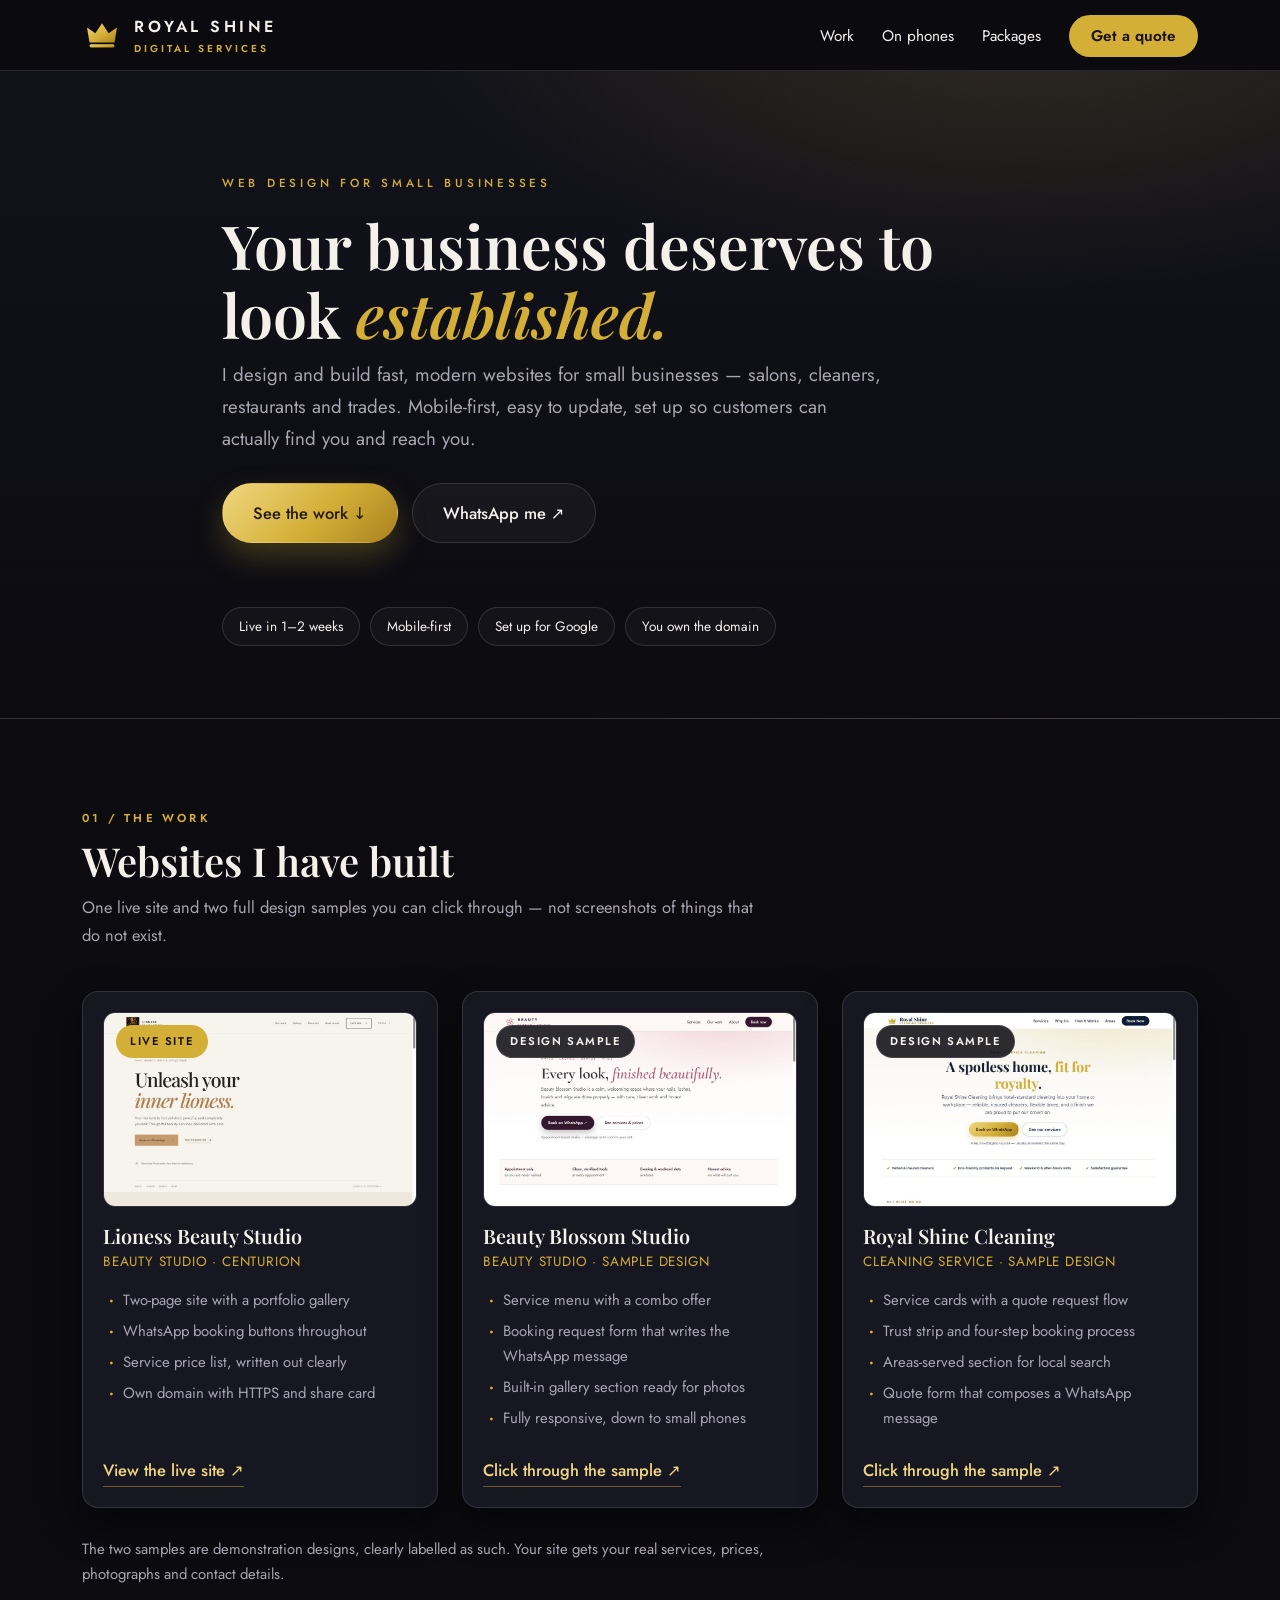
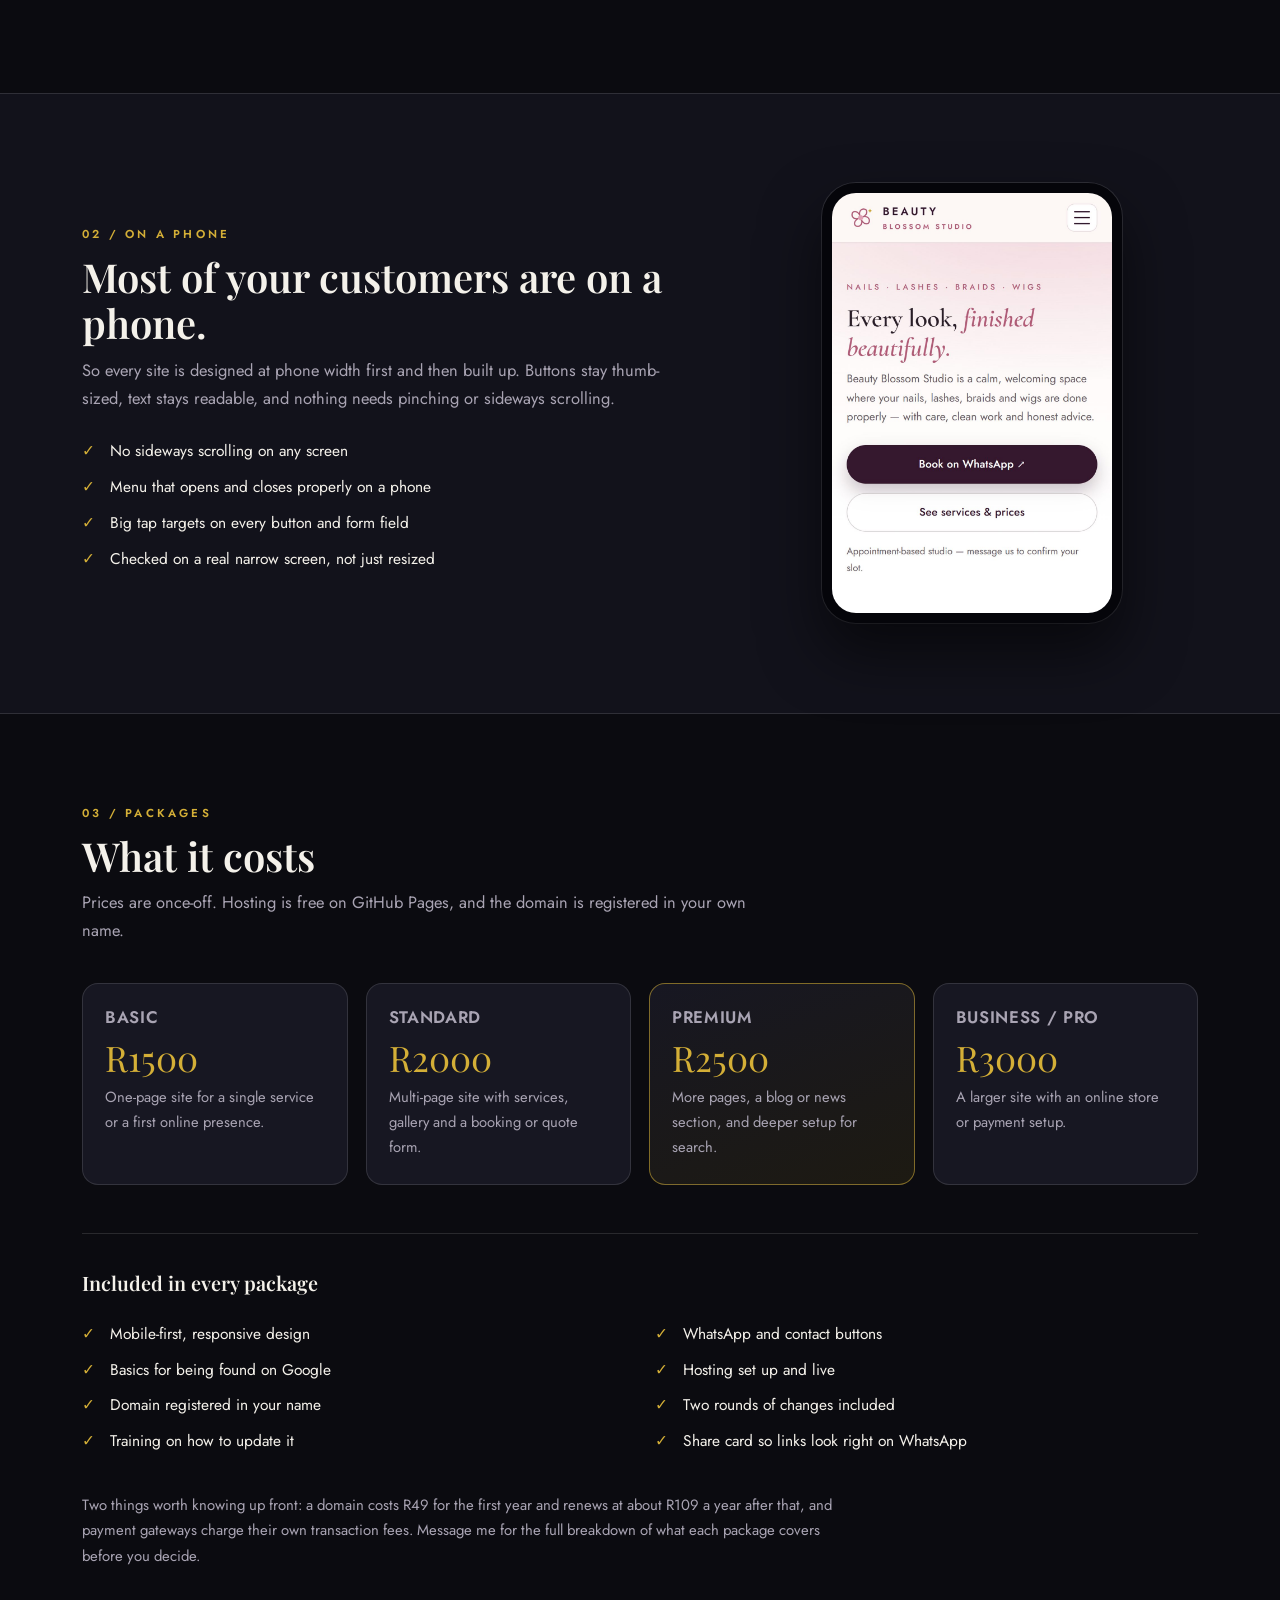
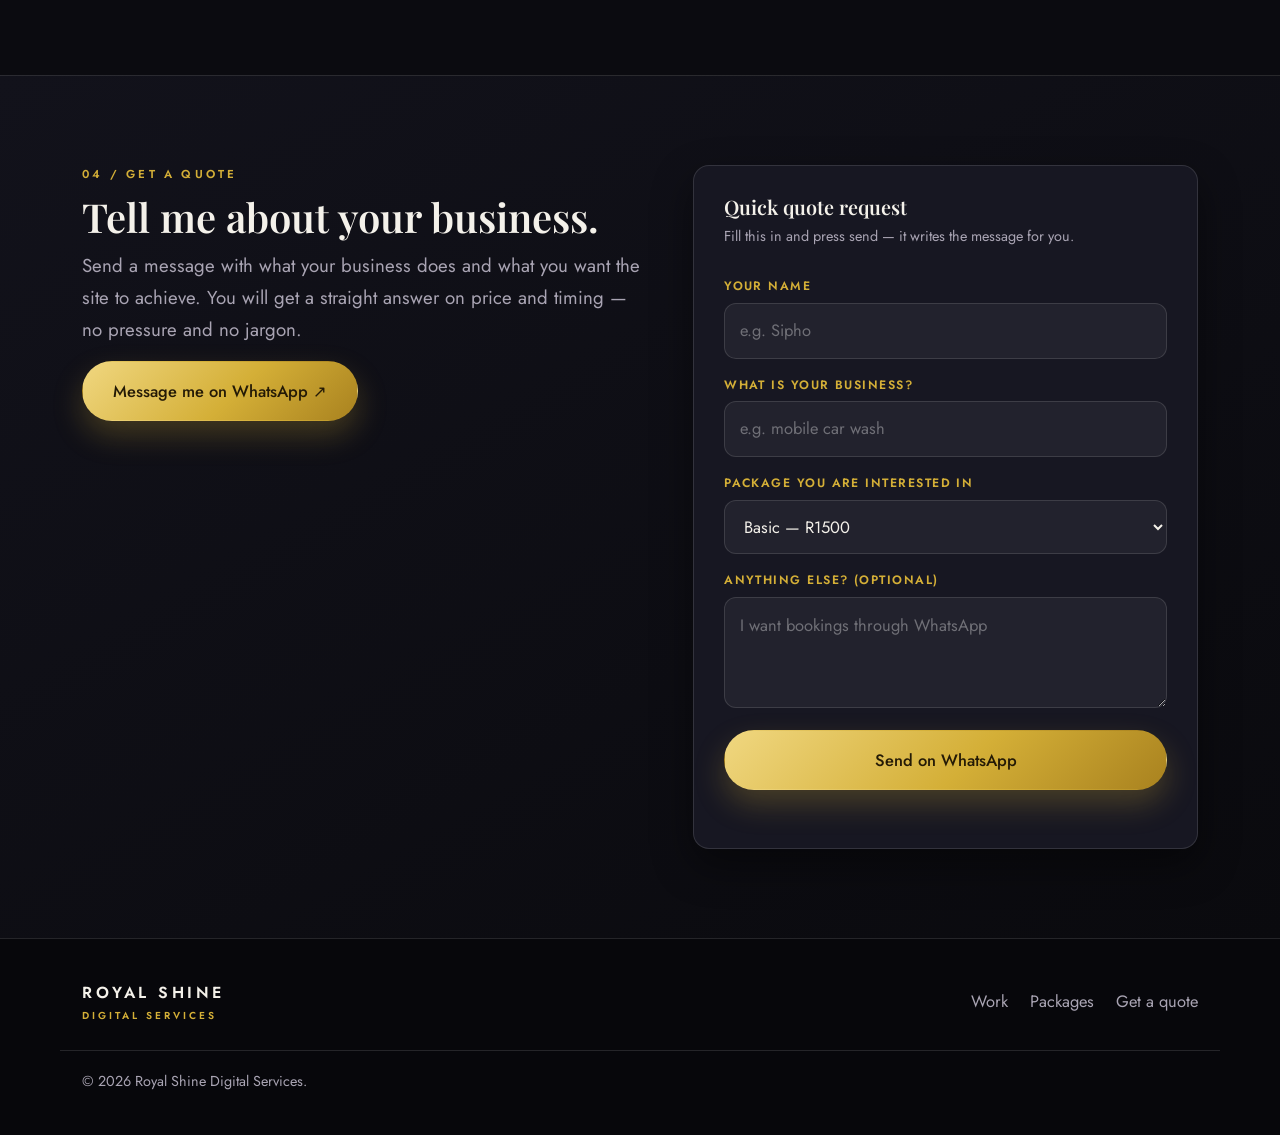
==== index.html @ 2136e872 "Royal Shine Digital Services portfolio site with two clickable design samples" ====
<!doctype html>
<html lang="en-ZA">
<head>
  <meta charset="utf-8">
  <meta name="viewport" content="width=device-width, initial-scale=1">
  <meta name="theme-color" content="#0b0b10">
  <title>Royal Shine Digital Services | Websites for Small Businesses</title>
  <meta name="description" content="Fast, modern, mobile-first websites for small businesses — salons, cleaners, restaurants and trades. See live examples and sample designs.">
  <link rel="icon" href="assets/favicon.svg" type="image/svg+xml">
  <meta property="og:type" content="website">
  <meta property="og:site_name" content="Royal Shine Digital Services">
  <meta property="og:title" content="Royal Shine Digital Services | Websites for Small Businesses">
  <meta property="og:description" content="Websites that make small businesses look established. Mobile-first, fast, and set up to be found. See the work.">
  <meta property="og:image" content="https://emmarentia96.github.io/royal-shine-portfolio/assets/og-image.jpg">
  <meta property="og:image:width" content="1200">
  <meta property="og:image:height" content="630">
  <meta name="twitter:card" content="summary_large_image">
  <meta name="twitter:image" content="https://emmarentia96.github.io/royal-shine-portfolio/assets/og-image.jpg">
  <link rel="preconnect" href="https://fonts.googleapis.com">
  <link rel="preconnect" href="https://fonts.gstatic.com" crossorigin>
  <link href="https://fonts.googleapis.com/css2?family=Playfair+Display:wght@500;600;700&family=Jost:wght@400;500;600&display=swap" rel="stylesheet">
  <link rel="stylesheet" href="styles.css">
  <script src="script.js" defer></script>
  <script type="application/ld+json">
  {
    "@context": "https://schema.org",
    "@type": "ProfessionalService",
    "name": "Royal Shine Digital Services",
    "description": "Web design and development for small businesses: mobile-first websites, WhatsApp booking, SEO basics and hosting setup.",
    "areaServed": { "@type": "Country", "name": "South Africa" },
    "priceRange": "R1500 - R3000"
  }
  </script>
</head>
<body>
  <a class="skip-link" href="#main">Skip to content</a>

  <header class="site-header">
    <div class="wrap header-inner">
      <a class="brand" href="#top" aria-label="Royal Shine Digital Services home">
        <span class="brand-mark" aria-hidden="true">
          <svg viewBox="0 0 48 48" role="presentation">
            <path d="M9 33 6 15l10 7 8-12 8 12 10-7-3 18z" fill="url(#g)"/>
            <rect x="9" y="35" width="30" height="4" rx="2" fill="url(#g)"/>
            <defs>
              <linearGradient id="g" x1="0" y1="0" x2="1" y2="1">
                <stop offset="0%" stop-color="#F0D780"/><stop offset="55%" stop-color="#D4AF37"/><stop offset="100%" stop-color="#A9821F"/>
              </linearGradient>
            </defs>
          </svg>
        </span>
        <span class="brand-name">ROYAL SHINE <span>DIGITAL SERVICES</span></span>
      </a>

      <button class="menu-toggle" type="button" aria-expanded="false" aria-controls="main-nav">
        <span class="sr-only">Open navigation</span>
        <span class="bar" aria-hidden="true"></span>
        <span class="bar" aria-hidden="true"></span>
        <span class="bar" aria-hidden="true"></span>
      </button>

      <nav class="main-nav" id="main-nav" aria-label="Primary">
        <ul>
          <li><a href="#work">Work</a></li>
          <li><a href="#mobile">On phones</a></li>
          <li><a href="#packages">Packages</a></li>
          <li><a class="nav-cta" href="#contact">Get a quote</a></li>
        </ul>
      </nav>
    </div>
  </header>

  <main id="main">
    <!-- HERO -->
    <section class="hero" id="top">
      <div class="wrap hero-inner">
        <p class="eyebrow">Web design for small businesses</p>
        <h1>Your business deserves to look <em>established.</em></h1>
        <p class="lead">
          I design and build fast, modern websites for small businesses — salons, cleaners,
          restaurants and trades. Mobile-first, easy to update, set up so customers can actually
          find you and reach you.
        </p>
        <div class="hero-actions">
          <a class="button button-gold" href="#work">See the work <span aria-hidden="true">↓</span></a>
          <a class="button button-quiet" id="hero-wa" data-whatsapp href="#contact">WhatsApp me <span aria-hidden="true">↗</span></a>
        </div>
        <p class="hero-status small" id="hero-status" role="status"></p>

        <ul class="chips">
          <li>Live in 1–2 weeks</li>
          <li>Mobile-first</li>
          <li>Set up for Google</li>
          <li>You own the domain</li>
        </ul>
      </div>
    </section>

    <!-- WORK -->
    <section class="section" id="work">
      <div class="wrap">
        <p class="kicker">01 / The work</p>
        <h2>Websites I have built</h2>
        <p class="section-lead">
          One live site and two full design samples you can click through — not screenshots of
          things that do not exist.
        </p>

        <div class="work-grid">
          <article class="work-card">
            <a class="work-shot" href="https://lionessbeauty.co.za" target="_blank" rel="noopener">
              <img src="assets/work-lioness.jpg" alt="Homepage of Lioness Beauty Studio, a live beauty salon website with a custom domain" width="1000" height="619" loading="lazy">
              <span class="work-tag work-tag-live">Live site</span>
            </a>
            <h3>Lioness Beauty Studio</h3>
            <p class="work-kind">Beauty studio · Centurion</p>
            <ul class="work-list">
              <li>Two-page site with a portfolio gallery</li>
              <li>WhatsApp booking buttons throughout</li>
              <li>Service price list, written out clearly</li>
              <li>Own domain with HTTPS and share card</li>
            </ul>
            <a class="text-link" href="https://lionessbeauty.co.za" target="_blank" rel="noopener">View the live site <span aria-hidden="true">↗</span></a>
          </article>

          <article class="work-card">
            <a class="work-shot" href="work/beauty-blossom-studio/">
              <img src="assets/work-blossom.jpg" alt="Homepage of the Beauty Blossom Studio design sample in a soft plum and rose palette" width="1000" height="619" loading="lazy">
              <span class="work-tag">Design sample</span>
            </a>
            <h3>Beauty Blossom Studio</h3>
            <p class="work-kind">Beauty studio · sample design</p>
            <ul class="work-list">
              <li>Service menu with a combo offer</li>
              <li>Booking request form that writes the WhatsApp message</li>
              <li>Built-in gallery section ready for photos</li>
              <li>Fully responsive, down to small phones</li>
            </ul>
            <a class="text-link" href="work/beauty-blossom-studio/">Click through the sample <span aria-hidden="true">↗</span></a>
          </article>

          <article class="work-card">
            <a class="work-shot" href="work/royal-shine-cleaning/">
              <img src="assets/work-cleaning.jpg" alt="Homepage of the Royal Shine Cleaning design sample with a gold and navy palette" width="1000" height="619" loading="lazy">
              <span class="work-tag">Design sample</span>
            </a>
            <h3>Royal Shine Cleaning</h3>
            <p class="work-kind">Cleaning service · sample design</p>
            <ul class="work-list">
              <li>Service cards with a quote request flow</li>
              <li>Trust strip and four-step booking process</li>
              <li>Areas-served section for local search</li>
              <li>Quote form that composes a WhatsApp message</li>
            </ul>
            <a class="text-link" href="work/royal-shine-cleaning/">Click through the sample <span aria-hidden="true">↗</span></a>
          </article>
        </div>

        <p class="note">
          The two samples are demonstration designs, clearly labelled as such. Your site gets your
          real services, prices, photographs and contact details.
        </p>
      </div>
    </section>

    <!-- MOBILE -->
    <section class="section section-tint" id="mobile">
      <div class="wrap mobile-inner">
        <div>
          <p class="kicker">02 / On a phone</p>
          <h2>Most of your customers are on a phone.</h2>
          <p class="section-lead">
            So every site is designed at phone width first and then built up. Buttons stay
            thumb-sized, text stays readable, and nothing needs pinching or sideways scrolling.
          </p>
          <ul class="check-list">
            <li>No sideways scrolling on any screen</li>
            <li>Menu that opens and closes properly on a phone</li>
            <li>Big tap targets on every button and form field</li>
            <li>Checked on a real narrow screen, not just resized</li>
          </ul>
        </div>
        <figure class="phone-frame">
          <img src="assets/work-blossom-mobile.jpg" alt="The Beauty Blossom Studio sample shown at phone width, with a stacked menu and full-width buttons" width="1000" height="1500" loading="lazy">
        </figure>
      </div>
    </section>

    <!-- PACKAGES -->
    <section class="section" id="packages">
      <div class="wrap">
        <p class="kicker">03 / Packages</p>
        <h2>What it costs</h2>
        <p class="section-lead">
          Prices are once-off. Hosting is free on GitHub Pages, and the domain is registered in
          your own name.
        </p>

        <div class="price-grid">
          <article class="price-card">
            <h3>Basic</h3>
            <p class="amount">R1500</p>
            <p class="price-for">One-page site for a single service or a first online presence.</p>
          </article>
          <article class="price-card">
            <h3>Standard</h3>
            <p class="amount">R2000</p>
            <p class="price-for">Multi-page site with services, gallery and a booking or quote form.</p>
          </article>
          <article class="price-card price-card-feature">
            <h3>Premium</h3>
            <p class="amount">R2500</p>
            <p class="price-for">More pages, a blog or news section, and deeper setup for search.</p>
          </article>
          <article class="price-card">
            <h3>Business / Pro</h3>
            <p class="amount">R3000</p>
            <p class="price-for">A larger site with an online store or payment setup.</p>
          </article>
        </div>

        <div class="includes">
          <h3>Included in every package</h3>
          <ul class="check-list check-list-cols">
            <li>Mobile-first, responsive design</li>
            <li>WhatsApp and contact buttons</li>
            <li>Basics for being found on Google</li>
            <li>Hosting set up and live</li>
            <li>Domain registered in your name</li>
            <li>Two rounds of changes included</li>
            <li>Training on how to update it</li>
            <li>Share card so links look right on WhatsApp</li>
          </ul>
        </div>

        <p class="note">
          Two things worth knowing up front: a domain costs R49 for the first year and renews at
          about R109 a year after that, and payment gateways charge their own transaction fees.
          Message me for the full breakdown of what each package covers before you decide.
        </p>
      </div>
    </section>

    <!-- CONTACT -->
    <section class="section section-dark" id="contact">
      <div class="wrap contact-inner">
        <div>
          <p class="kicker kicker-gold">04 / Get a quote</p>
          <h2 class="on-dark">Tell me about your business.</h2>
          <p class="lead on-dark">
            Send a message with what your business does and what you want the site to achieve.
            You will get a straight answer on price and timing — no pressure and no jargon.
          </p>
          <a class="button button-gold" data-whatsapp href="#contact">Message me on WhatsApp <span aria-hidden="true">↗</span></a>
          <p class="hero-status small" id="contact-status" role="status"></p>
        </div>

        <aside class="quote-card">
          <h3>Quick quote request</h3>
          <p class="small">Fill this in and press send — it writes the message for you.</p>
          <form id="quote-form" novalidate>
            <label for="q-name">Your name</label>
            <input id="q-name" name="name" type="text" placeholder="e.g. Sipho" required>

            <label for="q-business">What is your business?</label>
            <input id="q-business" name="business" type="text" placeholder="e.g. mobile car wash">

            <label for="q-package">Package you are interested in</label>
            <select id="q-package" name="package">
              <option>Basic — R1500</option>
              <option>Standard — R2000</option>
              <option>Premium — R2500</option>
              <option>Business / Pro — R3000</option>
              <option>Not sure yet — please advise</option>
            </select>

            <label for="q-notes">Anything else? (optional)</label>
            <textarea id="q-notes" name="notes" rows="3" placeholder="I want bookings through WhatsApp"></textarea>

            <button class="button button-gold button-full" type="submit">Send on WhatsApp</button>
            <p class="form-status small" id="form-status" role="status"></p>
          </form>
        </aside>
      </div>
    </section>
  </main>

  <footer class="site-footer">
    <div class="wrap footer-inner">
      <a class="brand footer-brand" href="#top">
        <span class="brand-name">ROYAL SHINE <span>DIGITAL SERVICES</span></span>
      </a>
      <nav aria-label="Footer">
        <ul>
          <li><a href="#work">Work</a></li>
          <li><a href="#packages">Packages</a></li>
          <li><a href="#contact">Get a quote</a></li>
        </ul>
      </nav>
    </div>
    <p class="wrap copyright small">© <span id="year">2026</span> Royal Shine Digital Services.</p>
  </footer>
</body>
</html>
---- styles.css ----
/* =========================================================
   Royal Shine Digital Services — portfolio page
   Dark, gold-accented, clean. No script fonts on purpose:
   the page has to read like a developer made it.
   ========================================================= */

:root {
  --bg: #0b0b10;
  --bg-2: #12121b;
  --bg-3: #171722;
  --gold: #d4af37;
  --gold-light: #f0d780;
  --gold-dark: #a9821f;
  --ink: #f4f1ea;
  --muted: #a9a4b3;
  --line: rgba(255, 255, 255, .12);
  --radius: 16px;
  --shadow: 0 16px 40px rgba(0, 0, 0, .45);
  --wrap: 1160px;
}

* { box-sizing: border-box; }
html { scroll-behavior: smooth; }

body {
  margin: 0;
  background: var(--bg);
  color: var(--ink);
  font-family: "Jost", system-ui, -apple-system, "Segoe UI", sans-serif;
  font-size: 1.03rem;
  line-height: 1.7;
  -webkit-font-smoothing: antialiased;
}

h1, h2, h3 { font-family: "Playfair Display", Georgia, serif; font-weight: 600; line-height: 1.15; margin: 0 0 .6rem; }
h1 { font-size: clamp(2.3rem, 5.6vw, 3.8rem); }
h2 { font-size: clamp(1.7rem, 3.6vw, 2.5rem); }
h3 { font-size: 1.24rem; }
em { font-style: italic; color: var(--gold); }
p { margin: 0 0 1rem; }
a { color: var(--gold-light); }

.wrap { width: 100%; max-width: var(--wrap); margin-inline: auto; padding-inline: 22px; }
.small { font-size: .9rem; }
.on-dark { color: var(--ink); }

.sr-only { position: absolute; width: 1px; height: 1px; padding: 0; margin: -1px; overflow: hidden; clip: rect(0 0 0 0); white-space: nowrap; border: 0; }
.skip-link { position: absolute; left: -9999px; top: 0; z-index: 200; background: var(--gold); color: #1a1408; padding: 12px 18px; font-weight: 600; }
.skip-link:focus { left: 8px; top: 8px; }

/* ---------- Buttons ---------- */
.button {
  display: inline-block; font: inherit; font-weight: 500;
  padding: 15px 30px; border-radius: 999px; border: 1.5px solid transparent;
  text-decoration: none; cursor: pointer;
  transition: transform .16s ease, box-shadow .16s ease, background .16s ease, border-color .16s ease;
}
.button:hover { transform: translateY(-2px); }
.button-gold { background: linear-gradient(135deg, var(--gold-light), var(--gold) 55%, var(--gold-dark)); color: #241a06; box-shadow: 0 14px 30px rgba(212, 175, 55, .26); }
.button-gold:hover { box-shadow: 0 18px 38px rgba(212, 175, 55, .38); }
.button-quiet { border-color: var(--line); color: var(--ink); background: rgba(255, 255, 255, .04); }
.button-quiet:hover { border-color: var(--gold); background: rgba(212, 175, 55, .1); }
.button-full { width: 100%; }

/* ---------- Header ---------- */
.site-header {
  position: sticky; top: 0; z-index: 100;
  background: rgba(11, 11, 16, .9);
  backdrop-filter: blur(12px);
  border-bottom: 1px solid var(--line);
}
.header-inner { display: flex; align-items: center; justify-content: space-between; gap: 18px; padding-block: 13px; }
.brand { display: inline-flex; align-items: center; gap: 12px; text-decoration: none; }
.brand-mark svg { width: 40px; height: 40px; display: block; }
.brand-name { font-size: 1rem; font-weight: 600; letter-spacing: .22em; color: var(--ink); white-space: nowrap; }
.brand-name span { display: block; font-size: .63rem; letter-spacing: .3em; color: var(--gold); }

.main-nav ul { display: flex; align-items: center; gap: 28px; list-style: none; margin: 0; padding: 0; }
.main-nav a { color: var(--ink); text-decoration: none; font-size: .96rem; border-bottom: 1.5px solid transparent; padding-bottom: 3px; }
.main-nav a:hover { border-color: var(--gold); }
.main-nav .nav-cta { background: var(--gold); color: #1a1408; padding: 10px 22px; border-radius: 999px; border-bottom: none; font-weight: 600; }
.main-nav .nav-cta:hover { background: var(--gold-light); }

.menu-toggle { display: none; width: 46px; height: 42px; border: 1px solid var(--line); border-radius: 12px; background: rgba(255,255,255,.04); cursor: pointer; padding: 10px; flex-direction: column; justify-content: space-between; }
.menu-toggle .bar { display: block; height: 2px; background: var(--gold); border-radius: 2px; }

/* ---------- Hero ---------- */
.hero {
  background:
    radial-gradient(1000px 460px at 80% -10%, rgba(212, 175, 55, .16), transparent 62%),
    linear-gradient(180deg, var(--bg-2), var(--bg));
  padding: clamp(58px, 8vw, 108px) 0 clamp(44px, 6vw, 72px);
  border-bottom: 1px solid var(--line);
}
.hero-inner { max-width: 880px; }
.eyebrow { text-transform: uppercase; letter-spacing: .32em; font-size: .73rem; font-weight: 500; color: var(--gold); margin-bottom: 1rem; }
.lead { font-size: clamp(1.04rem, 1.6vw, 1.17rem); color: var(--muted); max-width: 660px; }
.hero-actions { display: flex; flex-wrap: wrap; gap: 14px; margin-top: 1.8rem; }
.hero-status { margin: .9rem 0 0; min-height: 1.2em; color: var(--gold-light); }

.chips { display: flex; flex-wrap: wrap; gap: 10px; list-style: none; margin: 2rem 0 0; padding: 0; }
.chips li {
  font-size: .85rem; color: var(--ink);
  border: 1px solid var(--line); border-radius: 999px;
  padding: 7px 16px; background: rgba(255, 255, 255, .03);
}

/* ---------- Sections ---------- */
.section { padding: clamp(58px, 7vw, 96px) 0; }
.section-tint { background: var(--bg-2); border-top: 1px solid var(--line); border-bottom: 1px solid var(--line); }
.section-dark { background: linear-gradient(150deg, var(--bg-2), #0a0a0e); border-top: 1px solid var(--line); }

.kicker { text-transform: uppercase; letter-spacing: .28em; font-size: .72rem; font-weight: 600; color: var(--gold); margin-bottom: .6rem; }
.section-lead { color: var(--muted); max-width: 680px; }
.note { color: var(--muted); font-size: .93rem; max-width: 760px; margin-top: 1.8rem; }

/* ---------- Work ---------- */
.work-grid { display: grid; grid-template-columns: repeat(3, 1fr); gap: 24px; margin-top: 2.6rem; }
.work-card {
  background: var(--bg-3); border: 1px solid var(--line); border-radius: var(--radius);
  padding: 20px; box-shadow: var(--shadow); display: flex; flex-direction: column;
  transition: transform .18s ease, border-color .18s ease;
}
.work-card:hover { transform: translateY(-4px); border-color: rgba(212, 175, 55, .5); }
.work-shot { position: relative; display: block; border-radius: 12px; overflow: hidden; border: 1px solid var(--line); }
.work-shot img { display: block; width: 100%; height: auto; }
.work-tag {
  position: absolute; top: 12px; left: 12px;
  font-size: .7rem; font-weight: 600; letter-spacing: .14em; text-transform: uppercase;
  background: rgba(11, 11, 16, .86); color: var(--ink);
  border: 1px solid var(--line); border-radius: 999px; padding: 6px 13px;
}
.work-tag-live { background: var(--gold); color: #1a1408; border-color: transparent; }
.work-card h3 { margin: 1.1rem 0 .2rem; }
.work-kind { font-size: .84rem; color: var(--gold); letter-spacing: .06em; text-transform: uppercase; margin-bottom: .9rem; }
.work-list { list-style: none; margin: 0 0 1.2rem; padding: 0; }
.work-list li { position: relative; padding-left: 20px; font-size: .93rem; color: var(--muted); margin-bottom: .35rem; }
.work-list li::before { content: "·"; position: absolute; left: 6px; color: var(--gold); font-weight: 700; }
.text-link { margin-top: auto; font-weight: 500; text-decoration: none; border-bottom: 1px solid rgba(212, 175, 55, .45); padding-bottom: 2px; align-self: flex-start; }
.text-link:hover { border-color: var(--gold); }

/* ---------- Mobile proof ---------- */
.mobile-inner { display: grid; grid-template-columns: 1.15fr .85fr; gap: 54px; align-items: center; }
.check-list { list-style: none; margin: 1.6rem 0 0; padding: 0; }
.check-list li { position: relative; padding-left: 28px; margin-bottom: .6rem; color: var(--ink); font-size: .97rem; }
.check-list li::before { content: "✓"; position: absolute; left: 0; color: var(--gold); font-weight: 700; }
.check-list-cols { display: grid; grid-template-columns: repeat(2, 1fr); gap: 0 30px; }

.phone-frame {
  margin: 0; justify-self: center; max-width: 300px;
  border: 10px solid #05050a; border-radius: 34px;
  box-shadow: 0 30px 60px rgba(0, 0, 0, .55), 0 0 0 1px var(--line);
  overflow: hidden; background: #05050a;
}
.phone-frame img { display: block; width: 100%; height: auto; }

/* ---------- Packages ---------- */
.price-grid { display: grid; grid-template-columns: repeat(4, 1fr); gap: 18px; margin-top: 2.4rem; }
.price-card {
  background: var(--bg-3); border: 1px solid var(--line); border-radius: var(--radius);
  padding: 24px 22px; display: flex; flex-direction: column;
}
.price-card h3 { font-size: 1.05rem; letter-spacing: .04em; text-transform: uppercase; color: var(--muted); font-family: "Jost", sans-serif; font-weight: 600; }
.amount { font-family: "Playfair Display", Georgia, serif; font-size: 2.2rem; color: var(--gold); margin: .2rem 0 .6rem; line-height: 1; }
.price-for { font-size: .92rem; color: var(--muted); margin: 0; }
.price-card-feature { border-color: rgba(212, 175, 55, .55); background: linear-gradient(160deg, var(--bg-3), #1d1a12); }

.includes { margin-top: 3rem; padding-top: 2.4rem; border-top: 1px solid var(--line); }
.includes h3 { margin-bottom: .4rem; }

/* ---------- Contact ---------- */
.contact-inner { display: grid; grid-template-columns: 1fr .9fr; gap: 50px; align-items: start; }
.quote-card { background: var(--bg-3); border: 1px solid var(--line); border-radius: var(--radius); padding: 30px; box-shadow: var(--shadow); }
.quote-card h3 { margin-bottom: .3rem; }
.quote-card .small { color: var(--muted); }
.quote-card form { display: grid; gap: 6px; margin-top: 1.1rem; }
.quote-card label { font-size: .76rem; font-weight: 600; letter-spacing: .12em; text-transform: uppercase; color: var(--gold); margin-top: 10px; }
.quote-card input, .quote-card select, .quote-card textarea {
  font: inherit; padding: 13px 15px; border-radius: 12px;
  border: 1px solid var(--line); background: rgba(255, 255, 255, .05); color: var(--ink);
}
.quote-card input::placeholder, .quote-card textarea::placeholder { color: rgba(255, 255, 255, .35); }
.quote-card input:focus, .quote-card select:focus, .quote-card textarea:focus {
  outline: none; border-color: var(--gold); box-shadow: 0 0 0 3px rgba(212, 175, 55, .22);
}
.quote-card button { margin-top: 16px; }
.form-status { margin: 4px 0 0; min-height: 1.2em; color: var(--gold-light); }

/* ---------- Footer ---------- */
.site-footer { background: #07070b; border-top: 1px solid var(--line); padding: 40px 0 26px; }
.footer-inner { display: flex; justify-content: space-between; gap: 26px; flex-wrap: wrap; align-items: center; }
.footer-brand .brand-name { color: var(--ink); }
.footer-brand .brand-name span { color: var(--gold); }
.site-footer nav ul { display: flex; flex-wrap: wrap; gap: 22px; list-style: none; margin: 0; padding: 0; }
.site-footer a { color: var(--muted); text-decoration: none; }
.site-footer a:hover { color: var(--gold-light); }
.copyright { margin-top: 26px; padding-top: 18px; border-top: 1px solid var(--line); color: var(--muted); }

/* =========================================================
   Responsive
   ========================================================= */
@media (max-width: 1020px) {
  .work-grid { grid-template-columns: repeat(2, 1fr); }
  .price-grid { grid-template-columns: repeat(2, 1fr); }
  .mobile-inner, .contact-inner { grid-template-columns: 1fr; gap: 38px; }
  .phone-frame { justify-self: start; }
}

@media (max-width: 760px) {
  .menu-toggle { display: flex; }
  .main-nav {
    position: absolute; left: 0; right: 0; top: 100%;
    background: var(--bg-2); border-bottom: 1px solid var(--line);
    box-shadow: var(--shadow); display: none; padding: 12px 22px 22px;
  }
  .main-nav.is-open { display: block; }
  .main-nav ul { flex-direction: column; align-items: stretch; gap: 2px; }
  .main-nav a { display: block; padding: 13px 2px; border-bottom: 1px solid var(--line); }
  .main-nav .nav-cta { text-align: center; margin-top: 14px; border-bottom: none; }

  .work-grid, .price-grid, .check-list-cols { grid-template-columns: 1fr; }
  .hero-actions .button { width: 100%; text-align: center; }
  .footer-inner { flex-direction: column; align-items: flex-start; }
}

section[id], main { scroll-margin-top: 86px; }
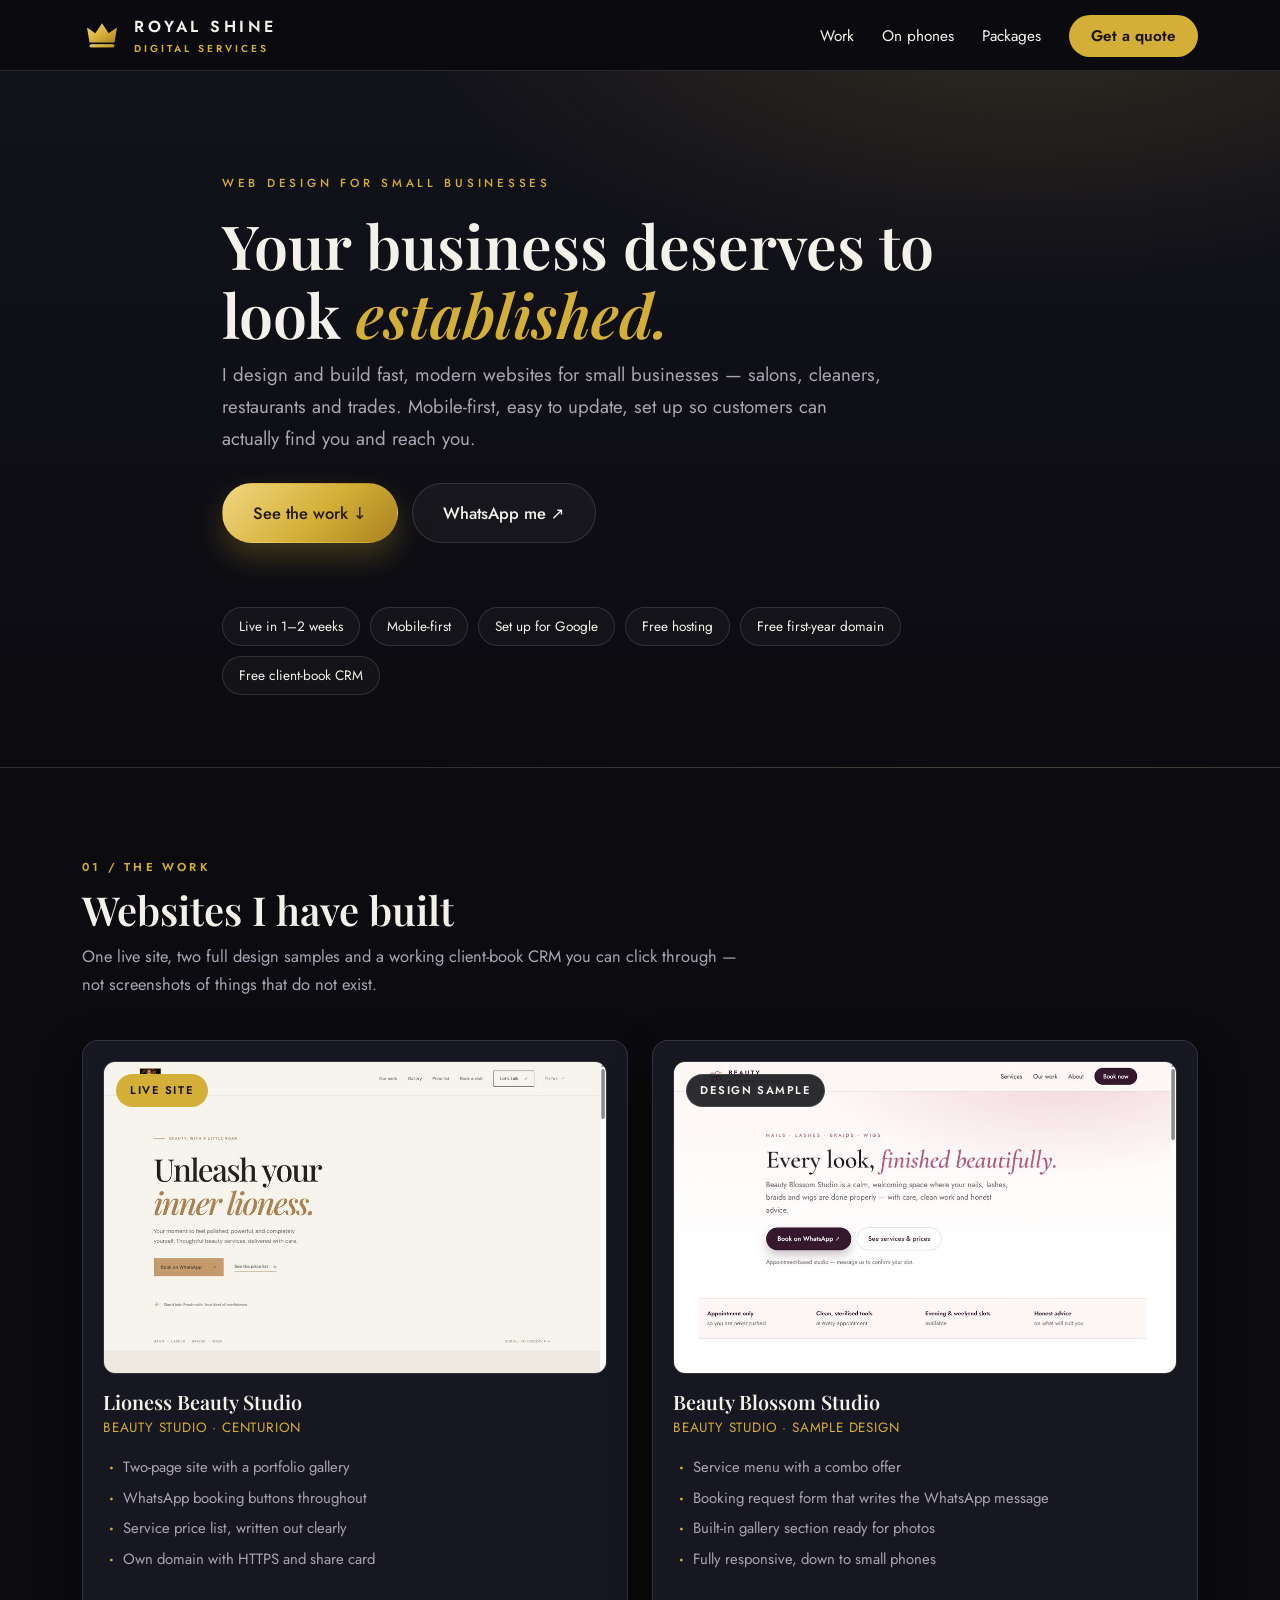
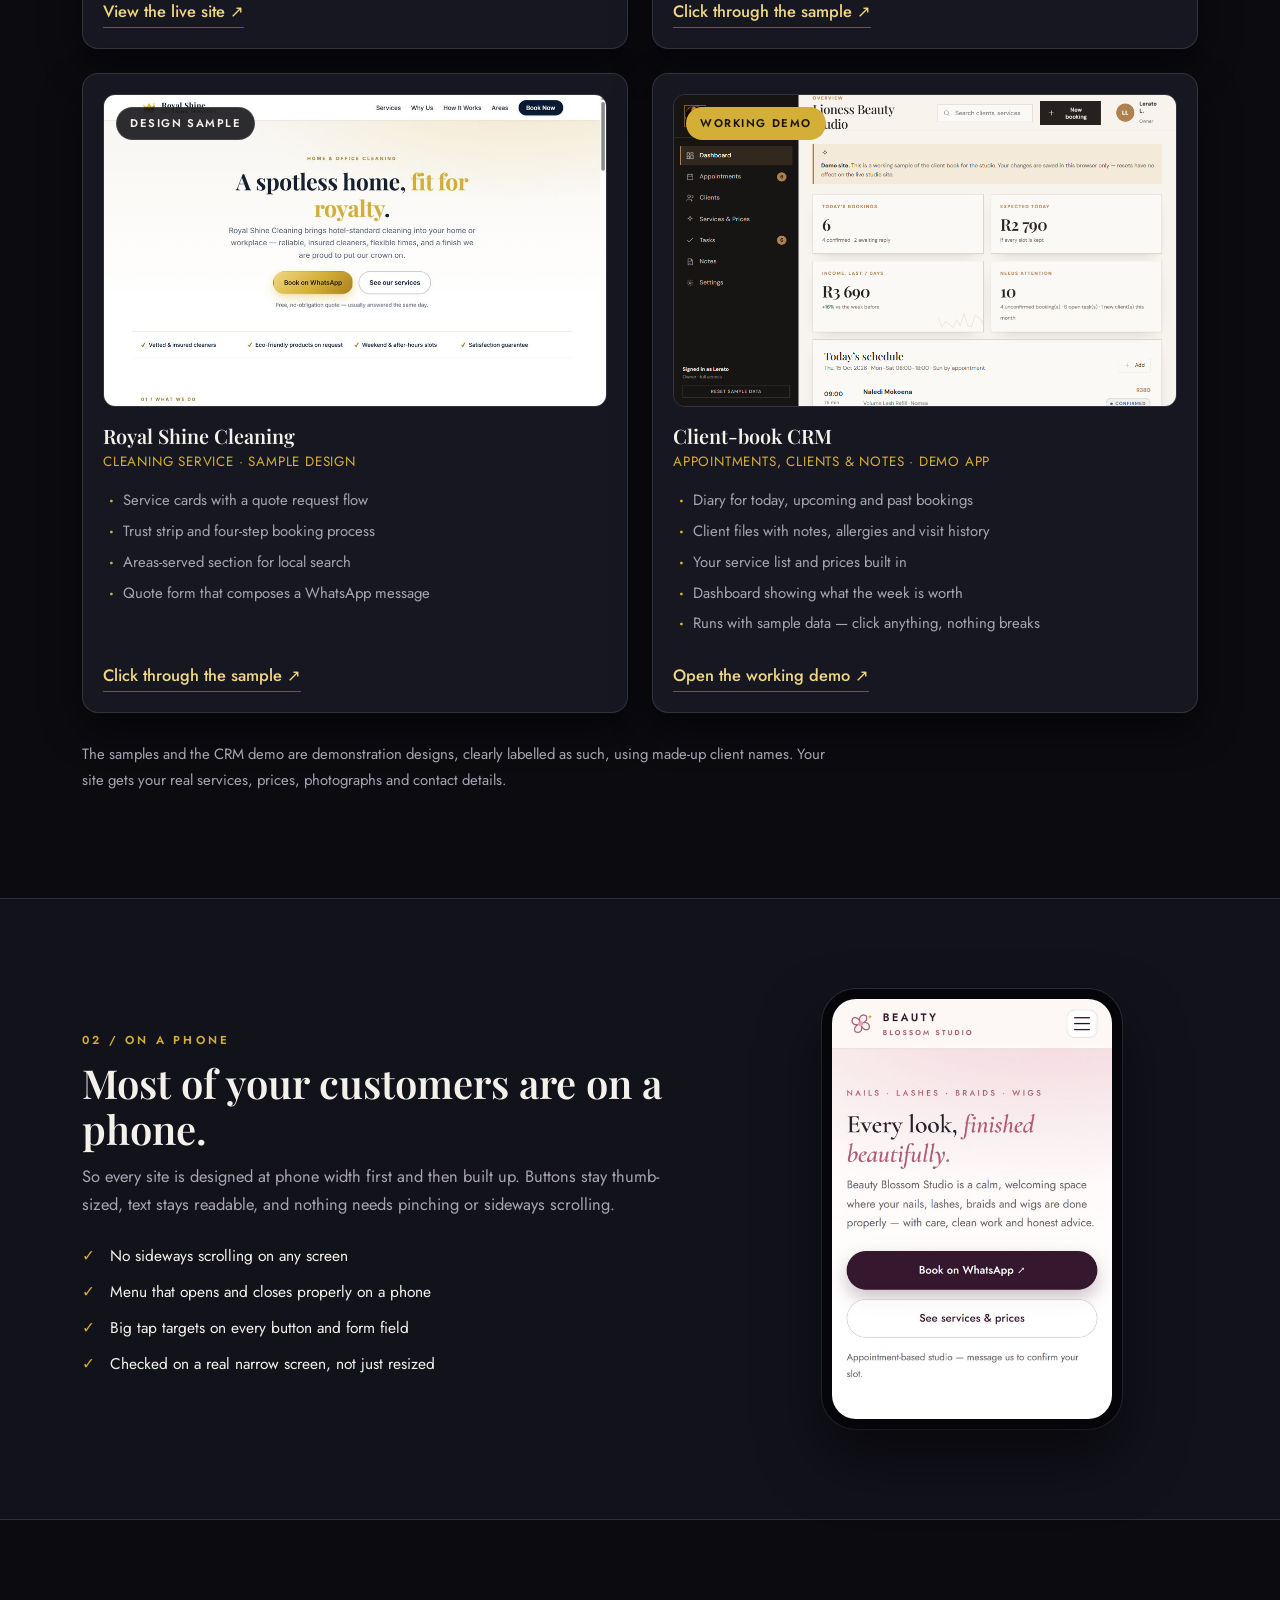
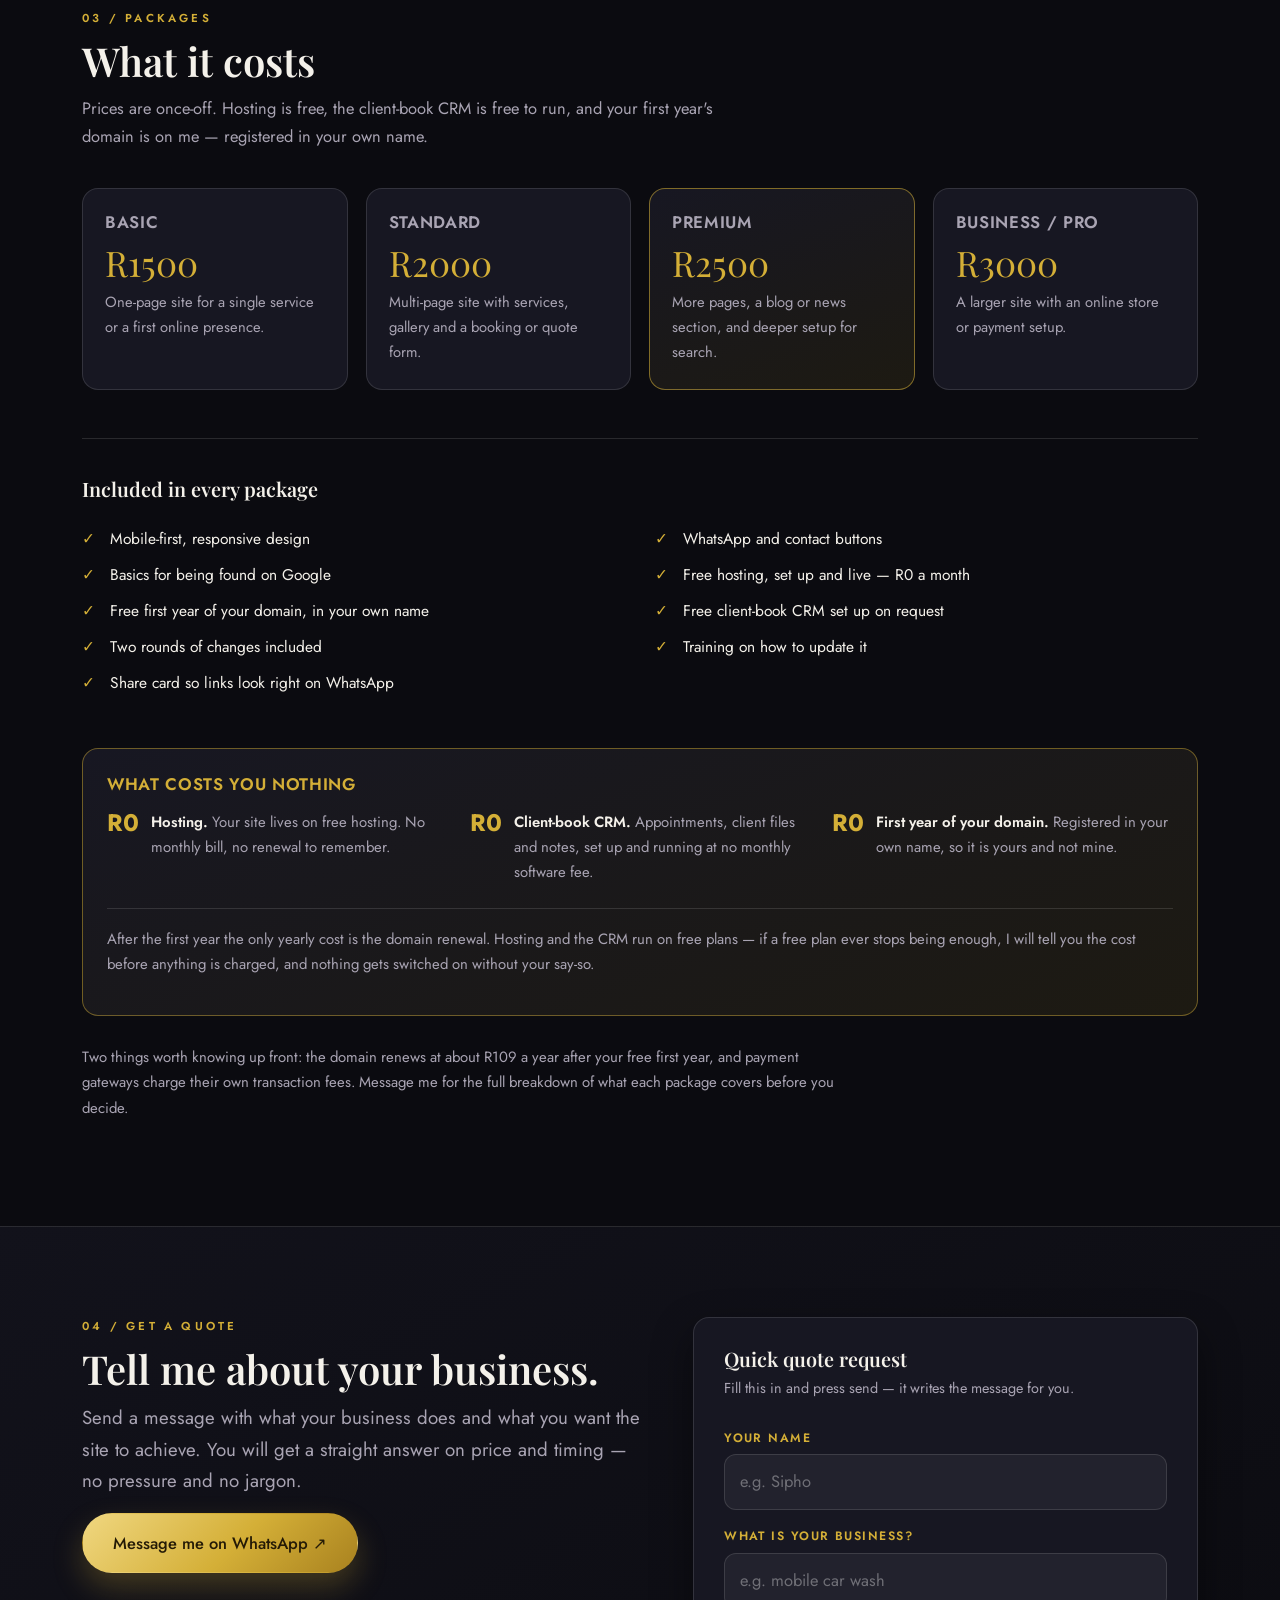
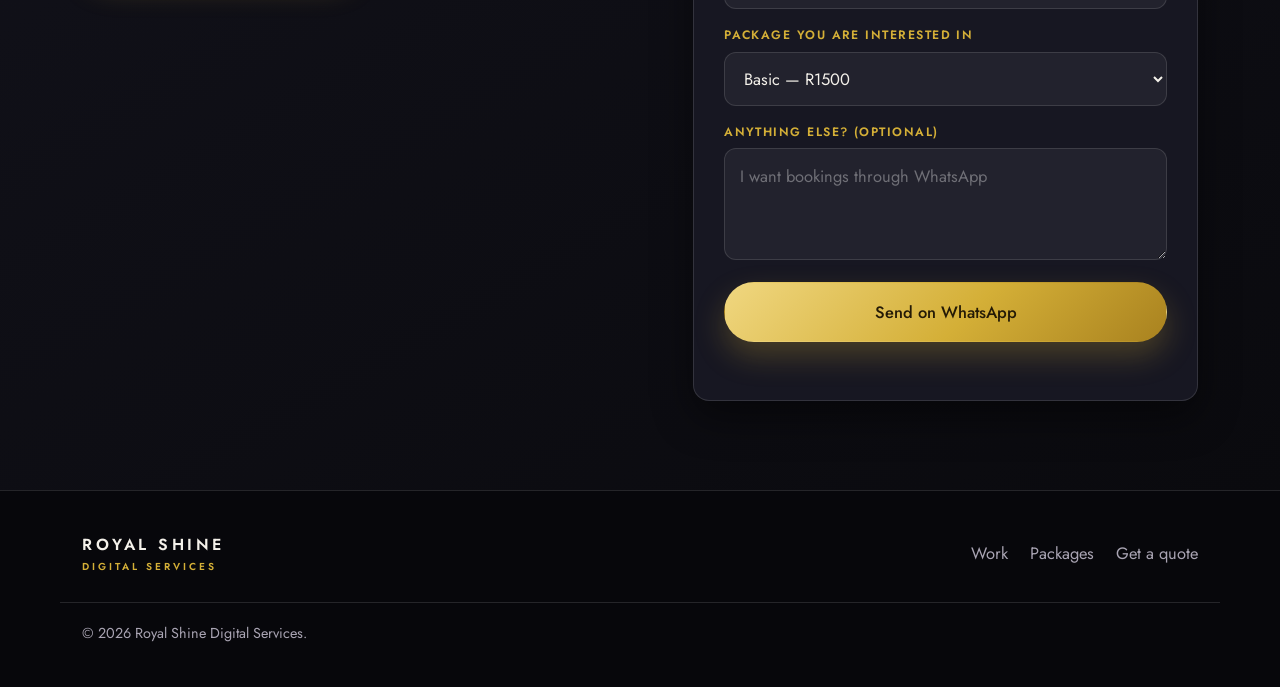
==== commit 998fdb1e: "Add client-book CRM demo sample and the free hosting / domain / CRM offer" ====
--- a/index.html
+++ b/index.html
@@ -91,7 +91,9 @@
           <li>Live in 1–2 weeks</li>
           <li>Mobile-first</li>
           <li>Set up for Google</li>
-          <li>You own the domain</li>
+          <li>Free hosting</li>
+          <li>Free first-year domain</li>
+          <li>Free client-book CRM</li>
         </ul>
       </div>
     </section>
@@ -102,8 +104,8 @@
         <p class="kicker">01 / The work</p>
         <h2>Websites I have built</h2>
         <p class="section-lead">
-          One live site and two full design samples you can click through — not screenshots of
-          things that do not exist.
+          One live site, two full design samples and a working client-book CRM you can click
+          through — not screenshots of things that do not exist.
         </p>
 
         <div class="work-grid">
@@ -154,11 +156,29 @@
             </ul>
             <a class="text-link" href="work/royal-shine-cleaning/">Click through the sample <span aria-hidden="true">↗</span></a>
           </article>
+
+          <article class="work-card">
+            <a class="work-shot" href="work/lioness-crm/">
+              <img src="assets/work-crm.png" alt="Dashboard of the client-book CRM demo, showing today's appointments, expected income and the daily schedule" width="1000" height="619" loading="lazy">
+              <span class="work-tag work-tag-live">Working demo</span>
+            </a>
+            <h3>Client-book CRM</h3>
+            <p class="work-kind">Appointments, clients &amp; notes · demo app</p>
+            <ul class="work-list">
+              <li>Diary for today, upcoming and past bookings</li>
+              <li>Client files with notes, allergies and visit history</li>
+              <li>Your service list and prices built in</li>
+              <li>Dashboard showing what the week is worth</li>
+              <li>Runs with sample data — click anything, nothing breaks</li>
+            </ul>
+            <a class="text-link" href="work/lioness-crm/">Open the working demo <span aria-hidden="true">↗</span></a>
+          </article>
         </div>
 
         <p class="note">
-          The two samples are demonstration designs, clearly labelled as such. Your site gets your
-          real services, prices, photographs and contact details.
+          The samples and the CRM demo are demonstration designs, clearly labelled as such, using
+          made-up client names. Your site gets your real services, prices, photographs and contact
+          details.
         </p>
       </div>
     </section>
@@ -192,8 +212,8 @@
         <p class="kicker">03 / Packages</p>
         <h2>What it costs</h2>
         <p class="section-lead">
-          Prices are once-off. Hosting is free on GitHub Pages, and the domain is registered in
-          your own name.
+          Prices are once-off. Hosting is free, the client-book CRM is free to run, and your first
+          year's domain is on me — registered in your own name.
         </p>
 
         <div class="price-grid">
@@ -225,18 +245,45 @@
             <li>Mobile-first, responsive design</li>
             <li>WhatsApp and contact buttons</li>
             <li>Basics for being found on Google</li>
-            <li>Hosting set up and live</li>
-            <li>Domain registered in your name</li>
+            <li>Free hosting, set up and live — R0 a month</li>
+            <li>Free first year of your domain, in your own name</li>
+            <li>Free client-book CRM set up on request</li>
             <li>Two rounds of changes included</li>
             <li>Training on how to update it</li>
             <li>Share card so links look right on WhatsApp</li>
           </ul>
         </div>
 
+        <div class="free-strip">
+          <h3>What costs you nothing</h3>
+          <ul class="free-list">
+            <li>
+              <b>R0</b>
+              <span><strong>Hosting.</strong> Your site lives on free hosting. No monthly bill, no
+              renewal to remember.</span>
+            </li>
+            <li>
+              <b>R0</b>
+              <span><strong>Client-book CRM.</strong> Appointments, client files and notes, set up
+              and running at no monthly software fee.</span>
+            </li>
+            <li>
+              <b>R0</b>
+              <span><strong>First year of your domain.</strong> Registered in your own name, so it
+              is yours and not mine.</span>
+            </li>
+          </ul>
+          <p class="note small">
+            After the first year the only yearly cost is the domain renewal. Hosting and the CRM run
+            on free plans — if a free plan ever stops being enough, I will tell you the cost before
+            anything is charged, and nothing gets switched on without your say-so.
+          </p>
+        </div>
+
         <p class="note">
-          Two things worth knowing up front: a domain costs R49 for the first year and renews at
-          about R109 a year after that, and payment gateways charge their own transaction fees.
-          Message me for the full breakdown of what each package covers before you decide.
+          Two things worth knowing up front: the domain renews at about R109 a year after your free
+          first year, and payment gateways charge their own transaction fees. Message me for the
+          full breakdown of what each package covers before you decide.
         </p>
       </div>
     </section>
--- a/styles.css
+++ b/styles.css
@@ -115,7 +115,21 @@
 .note { color: var(--muted); font-size: .93rem; max-width: 760px; margin-top: 1.8rem; }
 
 /* ---------- Work ---------- */
-.work-grid { display: grid; grid-template-columns: repeat(3, 1fr); gap: 24px; margin-top: 2.6rem; }
+.work-grid { display: grid; grid-template-columns: repeat(2, 1fr); gap: 24px; margin-top: 2.6rem; }
+
+/* what costs you nothing */
+.free-strip {
+  margin-top: 2.6rem; padding: 26px 24px 22px;
+  border: 1px solid rgba(212, 175, 55, .45); border-radius: var(--radius);
+  background: linear-gradient(160deg, var(--bg-3), #1d1a12);
+}
+.free-strip h3 { margin: 0 0 1rem; font-size: 1.05rem; letter-spacing: .04em; text-transform: uppercase; color: var(--gold); font-family: "Jost", sans-serif; font-weight: 600; }
+.free-list { list-style: none; margin: 0; padding: 0; display: grid; grid-template-columns: repeat(3, 1fr); gap: 22px; }
+.free-list li { display: flex; gap: 12px; align-items: flex-start; }
+.free-list b { font-size: 1.5rem; color: var(--gold); line-height: 1.1; flex: none; font-family: "Jost", sans-serif; }
+.free-list span { font-size: .93rem; color: var(--muted); }
+.free-list strong { color: var(--ink); font-weight: 600; }
+.free-strip .note { margin-top: 1.4rem; max-width: 100%; border-top: 1px solid var(--line); padding-top: 1.1rem; }
 .work-card {
   background: var(--bg-3); border: 1px solid var(--line); border-radius: var(--radius);
   padding: 20px; box-shadow: var(--shadow); display: flex; flex-direction: column;
@@ -218,7 +232,7 @@
   .main-nav a { display: block; padding: 13px 2px; border-bottom: 1px solid var(--line); }
   .main-nav .nav-cta { text-align: center; margin-top: 14px; border-bottom: none; }
 
-  .work-grid, .price-grid, .check-list-cols { grid-template-columns: 1fr; }
+  .work-grid, .price-grid, .check-list-cols, .free-list { grid-template-columns: 1fr; }
   .hero-actions .button { width: 100%; text-align: center; }
   .footer-inner { flex-direction: column; align-items: flex-start; }
 }
